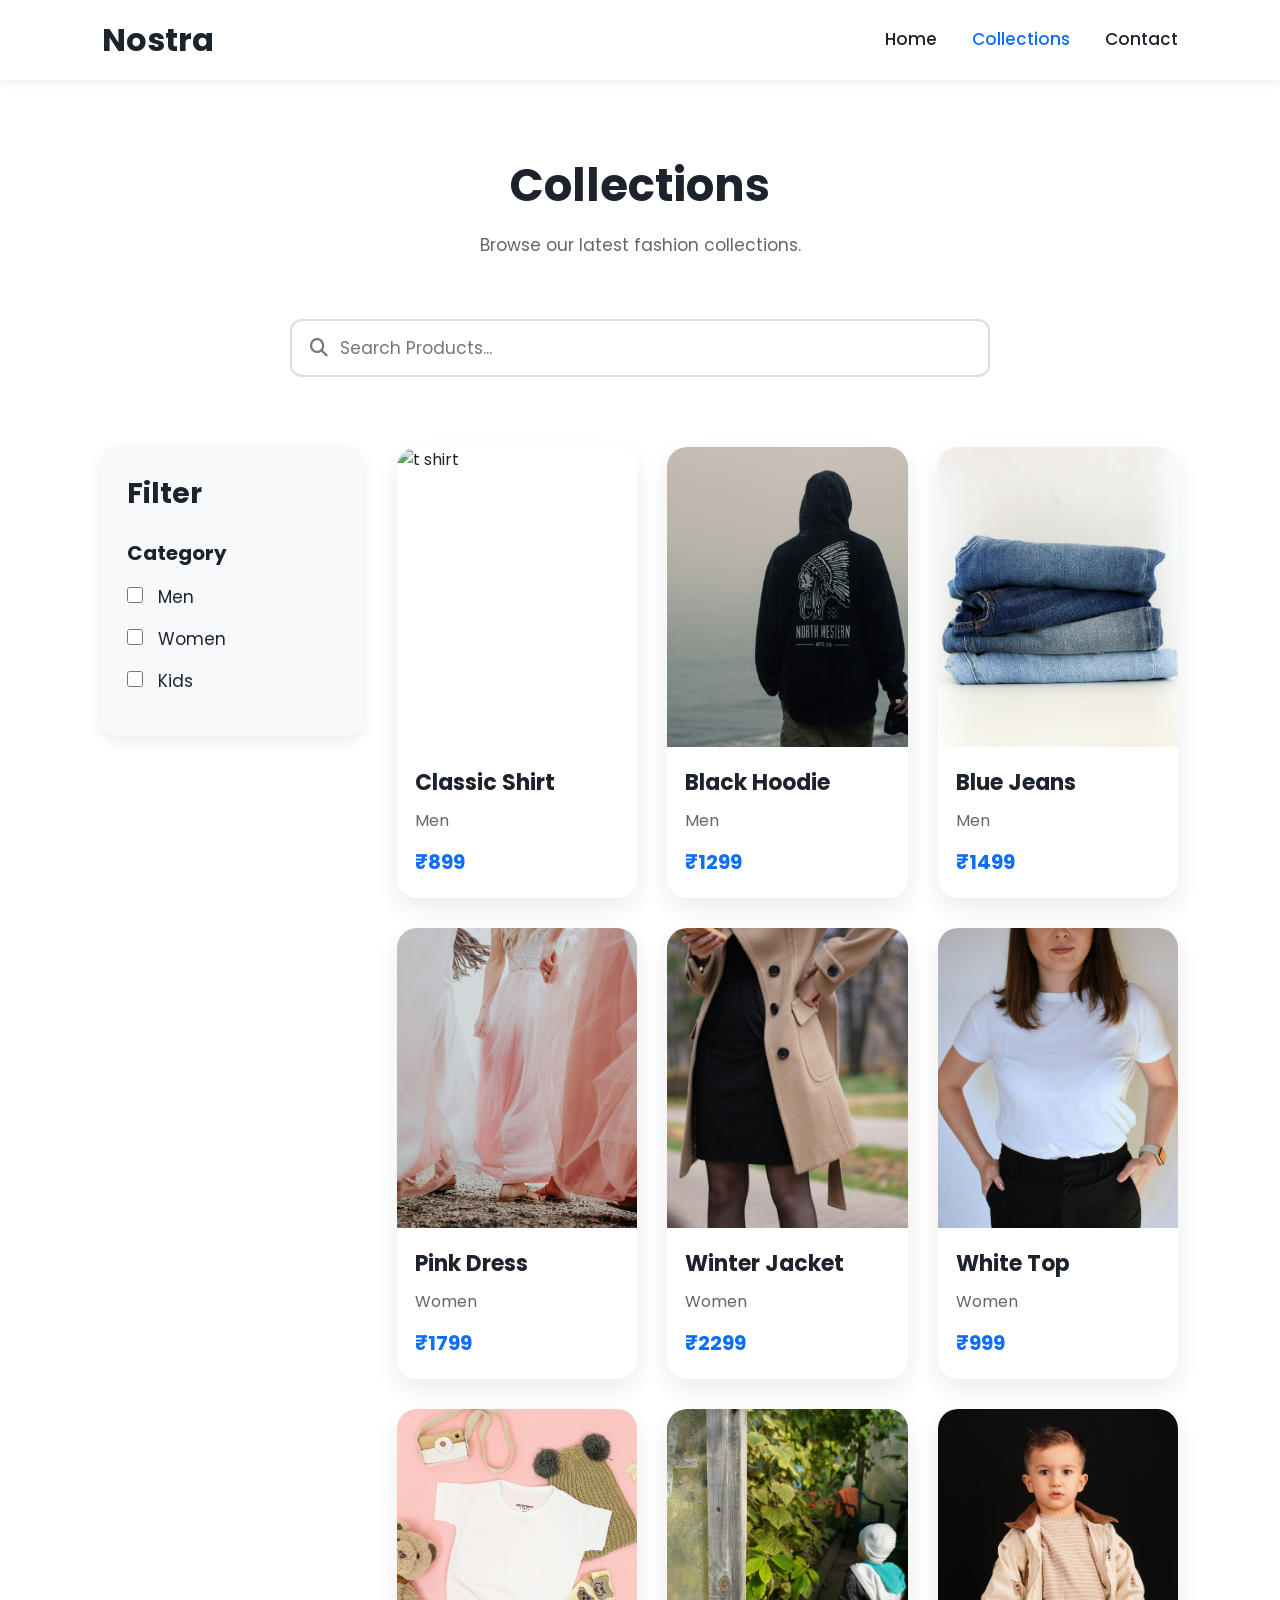
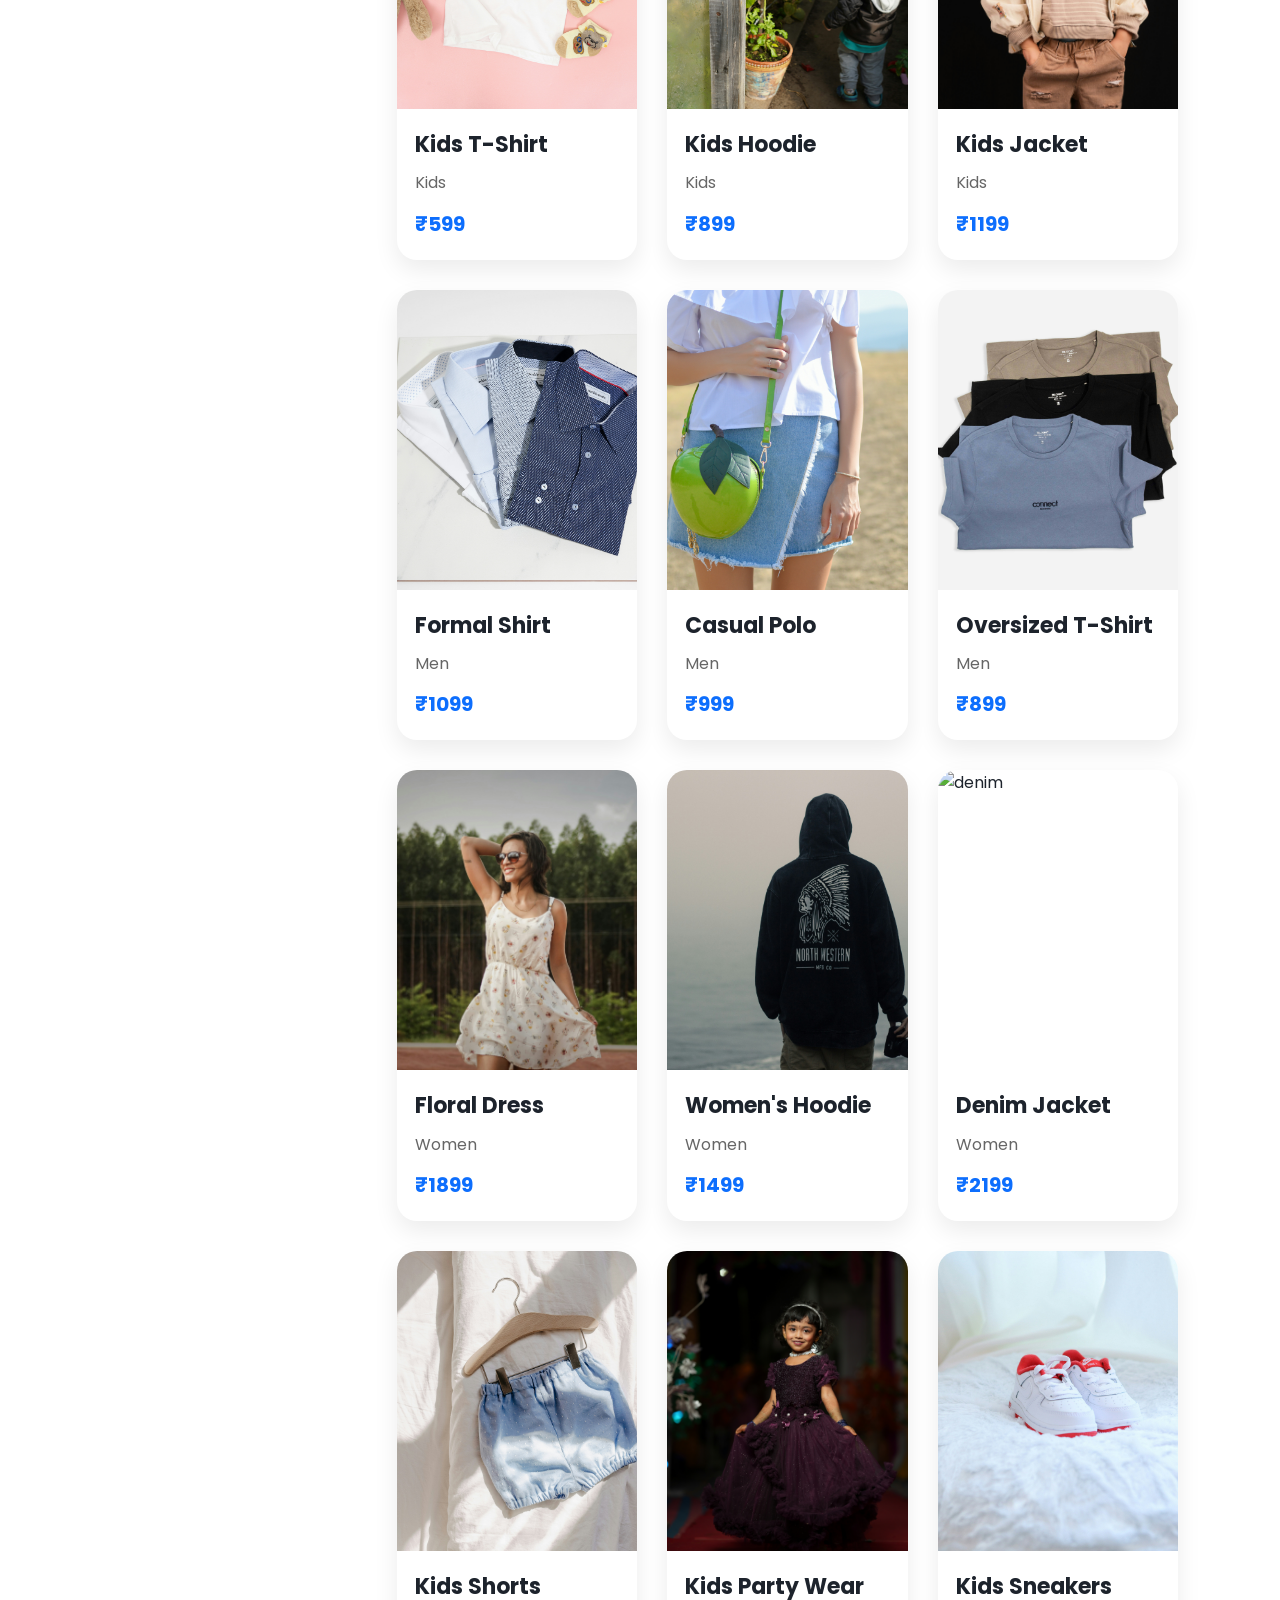
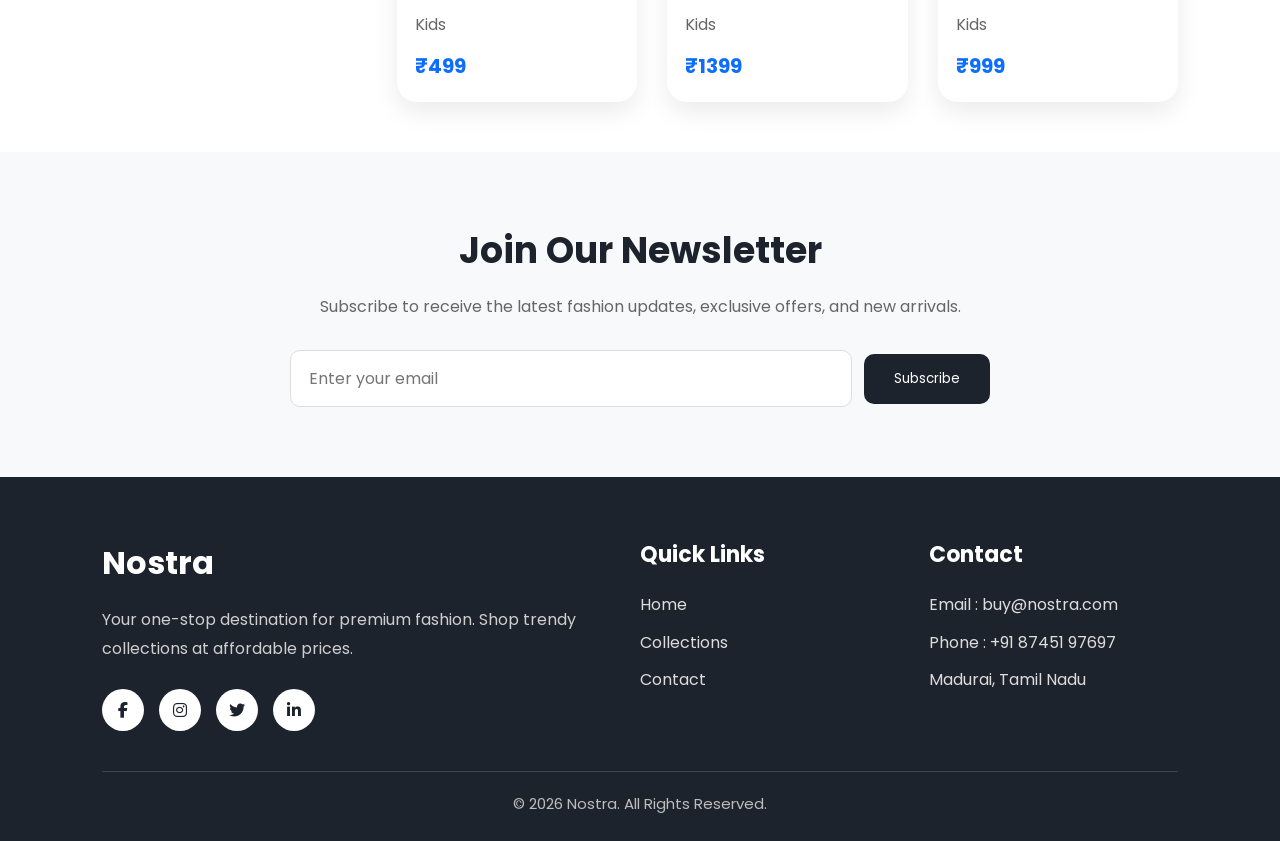
==== collections.html @ dcb76f40 "Initial commit - Nostra project" ====
<!DOCTYPE html>
<html lang="en">

<head>
    <meta charset="UTF-8">
    <meta name="viewport" content="width=device-width, initial-scale=1.0">
    <title>Nostra | Collections</title>

    <link rel="stylesheet" href="style.css">

    <link href="https://fonts.googleapis.com/css2?family=Poppins:wght@300;400;500;600;700&display=swap"
        rel="stylesheet">

    <link rel="stylesheet" href="https://cdnjs.cloudflare.com/ajax/libs/font-awesome/6.5.2/css/all.min.css">
</head>

<body>

    <!-- NAVBAR -->

    <nav class="navbar">

        <div class="logo">
            <h2>Nostra</h2>
        </div>

        <ul class="nav-links" id="navLinks">

            <li><a href="index.html">Home</a></li>

            <li><a href="collections.html" class="active">Collections</a></li>

            <li><a href="contact.html">Contact</a></li>

        </ul>

        <div class="menu-icon" id="menuIcon">
            <i class="fa-solid fa-bars"></i>
        </div>

    </nav>

    <!-- MOBILE MENU -->

    <div class="mobile-menu" id="mobileMenu">

        <div class="close-btn" id="closeMenu">
            <i class="fa-solid fa-xmark"></i>
        </div>

        <a href="index.html">Home</a>
        <a href="collections.html">Collections</a>
        <a href="contact.html">Contact</a>

    </div>

    <!-- PAGE TITLE -->

    <section class="page-title">

        <h1>Collections</h1>

        <p>Browse our latest fashion collections.</p>

    </section>

    <!-- SEARCH -->

    <section class="search-section">

        <div class="search-box">

            <i class="fa-solid fa-magnifying-glass"></i>

            <input type="text" id="search" placeholder="Search Products...">

        </div>

    </section>

    <!-- COLLECTION -->

    <section class="collection-container">

        <!-- FILTER -->

        <aside class="filter">

            <h3>Filter</h3>

            <h4>Category</h4>

            <label>
                <input type="checkbox" class="filter-checkbox" value="Men">
                Men
            </label>

            <label>
                <input type="checkbox" class="filter-checkbox" value="Women">
                Women
            </label>

            <label>
                <input type="checkbox" class="filter-checkbox" value="Kids">
                Kids
            </label>

        </aside>

        <!-- PRODUCTS -->

        <div class="products-grid" id="productContainer">

            <div class="collection-card" data-name="Classic Shirt" data-category="Men">

                <img src="/images/t shirt.jpg" alt="t shirt">

                <h3>Classic Shirt</h3>

                <p>Men</p>

                <span>₹899</span>

            </div>

            <div class="collection-card" data-name="Black Hoodie" data-category="Men">

                <img src="/images/b hoodie.jpg" alt="b hoodie">

                <h3>Black Hoodie</h3>

                <p>Men</p>

                <span>₹1299</span>

            </div>

            <div class="collection-card" data-name="Blue Jeans" data-category="Men">

                <img src="/images/blue jeans.jpg" alt="blue jeans">

                <h3>Blue Jeans</h3>

                <p>Men</p>

                <span>₹1499</span>

            </div>

            <div class="collection-card" data-name="Pink Dress" data-category="Women">

                <img src="/images/pink dress.jpg" alt="pink dress">

                <h3>Pink Dress</h3>

                <p>Women</p>

                <span>₹1799</span>

            </div>

            <div class="collection-card" data-name="Winter Jacket" data-category="Women">

                <img src="/images/w coat.jpg" alt="w coat">

                <h3>Winter Jacket</h3>

                <p>Women</p>

                <span>₹2299</span>

            </div>

            <div class="collection-card" data-name="White Top" data-category="Women">

                <img src="/images/white top.jpg" alt="white top">

                <h3>White Top</h3>

                <p>Women</p>

                <span>₹999</span>

            </div>

            <div class="collection-card" data-name="Kids T-Shirt" data-category="Kids">

                <img src="/images/k tshirt.jpg" alt="k tshirt">

                <h3>Kids T-Shirt</h3>

                <p>Kids</p>

                <span>₹599</span>

            </div>

            <div class="collection-card" data-name="Kids Hoodie" data-category="Kids">

                <img src="/images/k hoodie.jpg" alt="k hoodie">

                <h3>Kids Hoodie</h3>

                <p>Kids</p>

                <span>₹899</span>

            </div>

            <div class="collection-card" data-name="Kids Jacket" data-category="Kids">

                <img src="/images/k jacket.jpg" alt="k jacket">

                <h3>Kids Jacket</h3>

                <p>Kids</p>

                <span>₹1199</span>

            </div>

            <div class="collection-card" data-name="Formal Shirt" data-category="Men">

                <img src="/images/formal shirt.jpg" alt="formal shirt">

                <h3>Formal Shirt</h3>

                <p>Men</p>

                <span>₹1099</span>

            </div>
            <div class="collection-card" data-name="Casual Polo" data-category="Men">

                <img src="/images/polo.jpg" alt="polo">

                <h3>Casual Polo</h3>

                <p>Men</p>

                <span>₹999</span>

            </div>

            <div class="collection-card" data-name="Oversized T-Shirt" data-category="Men">

                <img src="/images/oversize.jpg" alt="oversize">

                <h3>Oversized T-Shirt</h3>

                <p>Men</p>

                <span>₹899</span>

            </div>

            <div class="collection-card" data-name="Floral Dress" data-category="Women">

                <img src="/images/summer.jpg" alt="summer">

                <h3>Floral Dress</h3>

                <p>Women</p>

                <span>₹1899</span>

            </div>

            <div class="collection-card" data-name="Women's Hoodie" data-category="Women">

                <img src="/images/b hoodie.jpg" alt="b hoodie">

                <h3>Women's Hoodie</h3>

                <p>Women</p>

                <span>₹1499</span>

            </div>

            <div class="collection-card" data-name="Denim Jacket" data-category="Women">

                <img src="/images/denim.jpg" alt="denim">

                <h3>Denim Jacket</h3>

                <p>Women</p>

                <span>₹2199</span>

            </div>

            <div class="collection-card" data-name="Kids Shorts" data-category="Kids">

                <img src="/images/k shorts.jpg" alt="k shorts">

                <h3>Kids Shorts</h3>

                <p>Kids</p>

                <span>₹499</span>

            </div>

            <div class="collection-card" data-name="Kids Party Wear" data-category="Kids">

                <img src="/images/party wear.jpg" alt="party wear">

                <h3>Kids Party Wear</h3>

                <p>Kids</p>

                <span>₹1399</span>

            </div>

            <div class="collection-card" data-name="Kids Sneakers" data-category="Kids">

                <img src="/images/sneakers.jpg" alt="sneakers">

                <h3>Kids Sneakers</h3>

                <p>Kids</p>

                <span>₹999</span>

            </div>

        </div>

    </section>

    <!-- NEWSLETTER -->

    <section class="newsletter">

        <h2>Join Our Newsletter</h2>

        <p>
            Subscribe to receive the latest fashion updates,
            exclusive offers, and new arrivals.
        </p>

        <div class="newsletter-box">

            <input type="email" placeholder="Enter your email">

            <button>Subscribe</button>

        </div>

    </section>

    <!-- FOOTER -->

    <footer>

        <div class="footer-container">

            <div class="footer-about">

                <h2>Nostra</h2>

                <p>
                    Your one-stop destination for premium fashion.
                    Shop trendy collections at affordable prices.
                </p>

                <div class="social-icons">

                    <a href="#"><i class="fab fa-facebook-f"></i></a>

                    <a href="#"><i class="fab fa-instagram"></i></a>

                    <a href="#"><i class="fab fa-twitter"></i></a>

                    <a href="#"><i class="fab fa-linkedin-in"></i></a>

                </div>

            </div>

            <div class="footer-links">

                <h3>Quick Links</h3>

                <ul>

                    <li><a href="index.html">Home</a></li>

                    <li><a href="collections.html">Collections</a></li>

                    <li><a href="contact.html">Contact</a></li>

                </ul>

            </div>

            <div class="footer-contact">

                <h3>Contact</h3>

               <p>Email : buy@nostra.com</p>

                <p>Phone : +91 87451 97697</p>

                <p>Madurai, Tamil Nadu</p>

            </div>

        </div>

        <hr>

        <p class="copyright">
            © 2026 Nostra. All Rights Reserved.
        </p>

    </footer>

    <script src="script.js"></script>
    <button id="topBtn">↑</button>

</body>

</html>
---- style.css ----
/* ============================
   GOOGLE FONT
============================ */

@import url('https://fonts.googleapis.com/css2?family=Poppins:wght@300;400;500;600;700;800&display=swap');

/* ============================
   RESET
============================ */

* {
    margin: 0;
    padding: 0;
    box-sizing: border-box;
    font-family: 'Poppins', sans-serif;
}

html {
    scroll-behavior: smooth;
}

body {
    background: #ffffff;
    color: #1d232c;
    overflow-x: hidden;
    line-height: 1.6;
}

a {
    text-decoration: none;
    color: inherit;
}

ul {
    list-style: none;
}

img {
    width: 100%;
    display: block;
}

button {
    cursor: pointer;
    border: none;
    outline: none;
    transition: .3s;
}

section {
    padding: 70px 8%;
}

/* ============================
   NAVBAR
============================ */

.navbar {

    width: 100%;
    height: 80px;

    display: flex;
    justify-content: space-between;
    align-items: center;

    padding: 0 8%;

    background: rgba(255, 255, 255, .85);

    backdrop-filter: blur(15px);

    -webkit-backdrop-filter: blur(15px);

    border-bottom: 1px solid rgba(255, 255, 255, .3);

    box-shadow: 0 2px 10px rgba(0, 0, 0, .08);

    position: sticky;
    top: 0;
    left: 0;

    z-index: 1000;
}

.logo h2 {

    font-size: 32px;
    font-weight: 700;
    color: #1d232c;
}

.nav-links {

    display: flex;
    gap: 35px;
}

.nav-links li a {

    font-size: 17px;
    font-weight: 500;
    transition: .3s;
}

.nav-links li a:hover {

    color: #0d6efd;
}

.active {

    color: #0d6efd;
    font-weight: 600;
}

.menu-icon {

    display: none;

    font-size: 28px;

    cursor: pointer;
}

/* ============================
   MOBILE MENU
============================ */

.mobile-menu {

    position: fixed;

    top: 0;
    right: -100%;

    width: 260px;
    height: 100vh;

    background: #1d232c;

    display: flex;
    flex-direction: column;

    padding: 40px 30px;

    transition: .4s;

    z-index: 2000;
}

.mobile-menu.active {

    right: 0;
}

.close-btn {

    text-align: right;

    margin-bottom: 40px;

    color: white;

    font-size: 28px;

    cursor: pointer;
}

.mobile-menu a {

    color: white;

    font-size: 20px;

    margin: 15px 0;

    transition: .3s;
}

.mobile-menu a:hover {

    color: #0d6efd;
}

/* ============================
   HERO
============================ */

.hero {

    display: grid;
    grid-template-columns: repeat(2, 1fr);
    align-items: center;
    gap: 60px;

    min-height: 85vh;

    background: linear-gradient(135deg, #eef5ff, #ffffff, #f8fbff);

    border-radius: 25px;

    padding: 80px;

}

.hero-content h1 {

    font-size: 58px;

    font-weight: 700;

    line-height: 1.2;

    margin-bottom: 20px;
}

.hero-content p {

    color: #666;

    font-size: 18px;

    margin-bottom: 35px;
}

.btn {

    display: inline-block;

    padding: 15px 35px;

    border-radius: 50px;

    background: linear-gradient(135deg, #0d6efd, #3b82f6);

    color: white;

    font-weight: 600;

    box-shadow: 0 12px 25px rgba(13, 110, 253, .3);

    transition: .4s;

}

.btn:hover {

    transform: translateY(-5px);

    box-shadow: 0 20px 40px rgba(13, 110, 253, .4);

}

.hero-image {

    text-align: center;
}

.hero-image img {

    width: 100%;

    max-width: 520px;

    border-radius: 20px;

    box-shadow: 0 20px 50px rgba(0, 0, 0, .18);

    transition: .4s;
}

.hero-image img:hover {

    transform: scale(1.03);
}

/* ============================
   PAGE TITLE
============================ */

.page-title {

    text-align: center;

    padding: 70px 8% 40px;
}

.page-title h1 {

    font-size: 45px;

    margin-bottom: 10px;
}

.page-title p {

    color: #666;

    font-size: 17px;
}

/* ============================
   BRANDS
============================ */

.brands {
    background: #f8f9fa;
}

.brands h2 {
    text-align: center;
    font-size: 36px;
    margin-bottom: 50px;
}

.brand-container {
    display: grid;
    grid-template-columns: repeat(5, 1fr);
    gap: 25px;
}

.brand-card {
    background: #fff;
    padding: 35px 20px;
    border-radius: 15px;
    text-align: center;
    box-shadow: 0 5px 15px rgba(0, 0, 0, .08);
    transition: .3s;
}

.brand-card:hover {
    transform: translateY(-10px);
    box-shadow: 0 12px 25px rgba(0, 0, 0, .15);
}

.brand-card i {
    font-size: 45px;
    color: #1d232c;
    margin-bottom: 15px;
}

.brand-card p {
    font-size: 18px;
    font-weight: 600;
}

/* ============================
   SERVICES
============================ */

.services h2 {
    text-align: center;
    font-size: 36px;
    margin-bottom: 50px;
}

.service-container {
    display: grid;
    grid-template-columns: repeat(4, 1fr);
    gap: 25px;
}

.service-box {
    background: #f5f5f5;
    padding: 35px 25px;
    border-radius: 15px;
    text-align: center;
    transition: .3s;
}

.service-box:hover {
    background: #1d232c;
    color: #fff;
    transform: translateY(-8px);
}

.service-box i {
    font-size: 42px;
    margin-bottom: 18px;
}

.service-box h3 {
    margin-bottom: 12px;
    font-size: 22px;
}

.service-box p {
    font-size: 15px;
    color: #666;
}

.service-box:hover p {
    color: #ddd;
}

/* ============================
   PRODUCTS
============================ */

.products {
    background: #fff;
}

.products h2 {
    text-align: center;
    font-size: 36px;
    margin-bottom: 50px;
}


.product-container {
    display: grid;
    grid-template-columns: repeat(4, 1fr);
    gap: 30px;
}

.product-card {

    position: relative;

    overflow: hidden;

    border-radius: 20px;

    background: white;

    border: 1px solid #eee;

    transition: .4s;

    box-shadow: 0 8px 25px rgba(0, 0, 0, .08);

}

.product-card:hover {

    transform: translateY(-12px);

    box-shadow: 0 25px 45px rgba(0, 0, 0, .15);

}

.product-card img {

    height: 340px;

    object-fit: cover;

    transition: .5s;

}

.product-card h3 {
    margin-top: 18px;
    text-align: center;
    font-size: 22px;
}

.product-card p {
    text-align: center;
    margin: 10px 0;
    font-size: 18px;
    font-weight: 600;
    color: #0d6efd;
}

.product-card button {
    display: block;
    margin: 20px auto 25px;
    padding: 12px 28px;
    background: #1d232c;
    color: #fff;
    border-radius: 8px;
    transition: .3s;
}

.product-card button:hover {
    background: #0d6efd;
}

.sale-tag {
    position: absolute;
    top: 15px;
    left: 15px;
    background: #ff3b30;
    color: #fff;
    padding: 7px 14px;
    border-radius: 25px;
    font-size: 13px;
    font-weight: 600;
    z-index: 5;
}

/* ============================
   OFFER SECTION
============================ */

.offer {
    display: grid;
    grid-template-columns: repeat(2, 1fr);
    gap: 50px;
    align-items: center;
    background: #1d232c;
    color: #fff;
}

.offer-image img {
    width: 100%;
    border-radius: 18px;
}

.offer-content h2 {
    font-size: 42px;
    margin-bottom: 15px;
}

.offer-content h3 {
    font-size: 30px;
    color: #ffc107;
    margin-bottom: 20px;
}

.offer-content p {
    font-size: 18px;
    margin-bottom: 30px;
    color: #ddd;
}

.offer .btn {
    background: #fff;
    color: #1d232c;
    font-weight: 600;
}

.offer .btn:hover {
    background: #0d6efd;
    color: #fff;
}

/* ============================
   COLLECTIONS PAGE
============================ */

.collection-container {
    display: grid;
    grid-template-columns: 260px 1fr;
    gap: 35px;
    align-items: flex-start;
    padding: 50px 8%;
}

/* ============================
   FILTER SIDEBAR
============================ */

.filter {
    background: #f8f9fa;
    padding: 25px;
    border-radius: 15px;
    box-shadow: 0 5px 15px rgba(0, 0, 0, .08);
    position: sticky;
    top: 100px;
}

.filter h3 {
    font-size: 28px;
    margin-bottom: 20px;
}

.filter h4 {
    font-size: 20px;
    margin-bottom: 15px;
}

.filter label {
    display: block;
    margin: 15px 0;
    font-size: 17px;
    cursor: pointer;
}

.filter input[type="checkbox"] {
    margin-right: 10px;
    width: 16px;
    height: 16px;
    cursor: pointer;
}

/* ============================
   SEARCH BAR
============================ */

.search-section {
    padding: 20px 8%;
}

.search-box {
    width: 100%;
    max-width: 700px;
    margin: 0 auto;
    display: flex;
    align-items: center;
    gap: 12px;
    border: 2px solid #ddd;
    border-radius: 12px;
    padding: 14px 18px;
    background: #fff;
}

.search-box i {
    color: #777;
    font-size: 18px;
}

.search-box input {
    width: 100%;
    border: none;
    outline: none;
    font-size: 17px;
    background: transparent;
}

/* ============================
   PRODUCT GRID
============================ */

.products-grid {
    display: grid;
    grid-template-columns: repeat(auto-fit, minmax(240px, 1fr));
    gap: 30px;
}

.collection-card {

    background: white;

    border-radius: 20px;

    overflow: hidden;

    transition: .4s;

    box-shadow: 0 10px 25px rgba(0, 0, 0, .08);

}

.collection-card:hover {

    transform: translateY(-10px);

    box-shadow: 0 25px 40px rgba(0, 0, 0, .15);

}

.collection-card img {
    width: 100%;
    height: 300px;
    object-fit: cover;
}

.collection-card h3 {
    padding: 18px 18px 8px;
    font-size: 22px;
}

.collection-card p {
    padding: 0 18px;
    color: #666;
    font-size: 16px;
}

.collection-card span {
    display: block;
    padding: 12px 18px 20px;
    color: #0d6efd;
    font-size: 20px;
    font-weight: 700;
}

/* ============================
   HOVER EFFECTS
============================ */

.collection-card img {
    transition: transform .4s;
}

.collection-card:hover img {
    transform: scale(1.08);
}

.collection-card::after {
    content: "";
    position: absolute;
    inset: 0;
    pointer-events: none;
}

.collection-card {
    position: relative;
}

/* ============================
   HIDDEN PRODUCT
============================ */

.hide {
    display: none !important;
}

/* ============================
   FILTER TITLE
============================ */

.filter-title {
    margin-bottom: 15px;
    font-size: 18px;
    font-weight: 600;
    color: #1d232c;
}

/* ============================
   SEARCH FOCUS
============================ */

.search-box:focus-within {
    border-color: #0d6efd;
    box-shadow: 0 0 10px rgba(13, 110, 253, .2);
}

/* ============================
   CONTACT PAGE
============================ */

.contact-section {
    display: grid;
    grid-template-columns: 1fr 1fr;
    gap: 50px;
    align-items: flex-start;
    padding: 60px 8%;
}

/* ============================
   CONTACT INFO
============================ */

.contact-info h2 {
    font-size: 38px;
    margin-bottom: 20px;
    color: #1d232c;
}

.contact-info>p {
    color: #666;
    margin-bottom: 30px;
    line-height: 1.8;
}

.info-box {
    display: flex;
    align-items: flex-start;
    gap: 18px;
    margin-bottom: 25px;
}

.info-box i {
    width: 55px;
    height: 55px;
    background: #1d232c;
    color: #fff;
    border-radius: 50%;
    display: flex;
    justify-content: center;
    align-items: center;
    font-size: 20px;
}

.info-box h4 {
    margin-bottom: 6px;
    font-size: 18px;
}

.info-box p {
    color: #666;
}

/* ============================
   CONTACT FORM
============================ */

.contact-form {
    background: #fff;
    padding: 35px;
    border-radius: 18px;
    box-shadow: 0 8px 25px rgba(0, 0, 0, .08);
}

.contact-form form {
    display: flex;
    flex-direction: column;
    gap: 20px;
}

.input-group {
    display: flex;
    flex-direction: column;
}

.input-group label {
    margin-bottom: 8px;
    font-weight: 600;
    color: #1d232c;
}

.input-group input,
.input-group textarea {
    width: 100%;
    padding: 14px 16px;
    border: 1px solid #dcdcdc;
    border-radius: 10px;
    outline: none;
    font-size: 16px;
    transition: .3s;
    resize: vertical;
}

.input-group input:focus,
.input-group textarea:focus {
    border-color: #0d6efd;
    box-shadow: 0 0 8px rgba(13, 110, 253, .15);
}

.contact-form .btn {
    align-self: flex-start;
    margin-top: 10px;
}

/* ============================
   NEWSLETTER
============================ */

.newsletter {
    text-align: center;
    background: #f8f9fa;
}

.newsletter h2 {
    font-size: 36px;
    margin-bottom: 15px;
}

.newsletter p {
    color: #666;
    max-width: 650px;
    margin: 0 auto 30px;
}

.newsletter-box {
    display: flex;
    justify-content: center;
    align-items: center;
    gap: 12px;
    max-width: 700px;
    margin: 0 auto;
}

.newsletter-box input {
    flex: 1;
    padding: 15px 18px;
    border: 1px solid #ddd;
    border-radius: 10px;
    outline: none;
    font-size: 16px;
}

.newsletter-box input:focus {
    border-color: #0d6efd;
}

.newsletter-box button {
    padding: 15px 30px;
    background: #1d232c;
    color: #fff;
    border-radius: 10px;
    transition: .3s;
}

.newsletter-box button:hover {
    background: #0d6efd;
}

/* ============================
   FOOTER
============================ */

footer {
    background: #1d232c;
    color: #fff;
    padding: 60px 8% 25px;
}

.footer-container {
    display: grid;
    grid-template-columns: 2fr 1fr 1fr;
    gap: 40px;
}

.footer-about h2 {
    font-size: 32px;
    margin-bottom: 18px;
}

.footer-about p {
    color: #cfcfcf;
    line-height: 1.8;
}

.footer-links h3,
.footer-contact h3 {
    margin-bottom: 20px;
    font-size: 22px;
}

.footer-links ul li {
    margin-bottom: 12px;
}

.footer-links a {
    color: #ddd;
    transition: .3s;
}

.footer-links a:hover {
    color: #0d6efd;
}

.footer-contact p {
    color: #ddd;
    margin-bottom: 12px;
}

/* ============================
   SOCIAL ICONS
============================ */

.social-icons {
    display: flex;
    gap: 15px;
    margin-top: 25px;
}

.social-icons a {
    width: 42px;
    height: 42px;
    background: #fff;
    color: #1d232c;
    border-radius: 50%;
    display: flex;
    justify-content: center;
    align-items: center;
    transition: .3s;
}

.social-icons a:hover {
    background: #0d6efd;
    color: #fff;
    transform: translateY(-4px);
}

/* ============================
   FOOTER BOTTOM
============================ */

footer hr {
    margin: 40px 0 20px;
    border: none;
    border-top: 1px solid rgba(255, 255, 255, .15);
}

.copyright {
    text-align: center;
    color: #bdbdbd;
    font-size: 15px;
}

/* ============================
   RESPONSIVE DESIGN
============================ */

/* Large Tablets */

@media screen and (max-width:992px) {

    .hero,
    .offer,
    .contact-section {
        grid-template-columns: 1fr;
        text-align: center;
    }

    .hero-content {
        order: 2;
    }

    .hero-image {
        order: 1;
    }

    .hero-image img,
    .offer-image img {
        max-width: 500px;
        margin: auto;
    }

    .brand-container {
        grid-template-columns: repeat(3, 1fr);
    }

    .service-container {
        grid-template-columns: repeat(2, 1fr);
    }

    .product-container {
        grid-template-columns: repeat(2, 1fr);
    }

    .footer-container {
        grid-template-columns: 1fr;
        text-align: center;
    }

    .social-icons {
        justify-content: center;
    }

    .newsletter-box {
        flex-direction: column;
    }

    .newsletter-box input,
    .newsletter-box button {
        width: 100%;
    }

    .contact-form .btn {
        width: 100%;
    }

}

/* ============================
   MOBILE
============================ */

@media screen and (max-width:768px) {

    section {
        padding: 50px 6%;
    }

    .nav-links {
        display: none;
    }

    .menu-icon {
        display: block;
    }

    .logo h2 {
        font-size: 28px;
    }

    .hero h1 {
        font-size: 38px;
    }

    .hero p {
        font-size: 16px;
    }

    .brand-container {
        grid-template-columns: repeat(2, 1fr);
    }

    .service-container {
        grid-template-columns: 1fr;
    }

    .product-container {
        grid-template-columns: 1fr;
    }

    .collection-container {
        grid-template-columns: 1fr;
    }

    .filter {
        position: static;
        width: 100%;
        margin-bottom: 30px;
    }

    .products-grid {
        grid-template-columns: 1fr;
    }

    .contact-section {
        grid-template-columns: 1fr;
    }

    .page-title h1 {
        font-size: 34px;
    }

    .newsletter h2 {
        font-size: 30px;
    }

    .offer-content h2 {
        font-size: 32px;
    }

}

/* ============================
   SMALL MOBILE
============================ */

@media screen and (max-width:480px) {

    .navbar {
        padding: 0 20px;
    }

    .hero {
        gap: 30px;
    }

    .hero h1 {
        font-size: 30px;
    }

    .hero p {
        font-size: 15px;
    }

    .btn {
        padding: 12px 25px;
        font-size: 15px;
    }

    .brand-container {
        grid-template-columns: 1fr;
    }

    .page-title h1 {
        font-size: 28px;
    }

    .products h2,
    .brands h2,
    .services h2,
    .newsletter h2 {
        font-size: 28px;
    }

    .contact-info h2 {
        font-size: 30px;
    }

    .contact-form {
        padding: 25px;
    }

}

/* ============================
   ANIMATIONS
============================ */

@keyframes fadeUp {

    from {
        opacity: 0;
        transform: translateY(40px);
    }

    to {
        opacity: 1;
        transform: translateY(0);
    }

}

@keyframes zoomIn {

    from {
        opacity: 0;
        transform: scale(.9);
    }

    to {
        opacity: 1;
        transform: scale(1);
    }

}

.hero-content {
    animation: fadeUp 1s ease;
}

.hero-image {
    animation: zoomIn 1s ease;
}

.product-card,
.collection-card,
.brand-card,
.service-box {
    animation: fadeUp .8s ease;
}

/* ============================
   SCROLLBAR
============================ */

::-webkit-scrollbar {
    width: 10px;
}

::-webkit-scrollbar-track {
    background: #f2f2f2;
}

::-webkit-scrollbar-thumb {
    background: #1d232c;
    border-radius: 10px;
}

::-webkit-scrollbar-thumb:hover {
    background: #0d6efd;
}

/* ============================
   UTILITIES
============================ */

.text-center {
    text-align: center;
}

.mt-1 {
    margin-top: 10px;
}

.mt-2 {
    margin-top: 20px;
}

.mt-3 {
    margin-top: 30px;
}

.mt-4 {
    margin-top: 40px;
}

.mb-1 {
    margin-bottom: 10px;
}

.mb-2 {
    margin-bottom: 20px;
}

.mb-3 {
    margin-bottom: 30px;
}

.mb-4 {
    margin-bottom: 40px;
}

.hidden {
    display: none !important;
}

.show {
    display: block !important;
}

#topBtn {
    position: fixed;
    bottom: 20px;
    right: 20px;
    width: 50px;
    height: 50px;
    border: none;
    border-radius: 50%;
    background: #0d6efd;
    color: #fff;
    font-size: 22px;
    cursor: pointer;
    display: none;
    z-index: 999;
    box-shadow: 0 10px 20px rgba(0, 0, 0, .2);
    transition: .3s;
}

#topBtn:hover {
    background: #1d232c;
    transform: translateY(-4px);
}
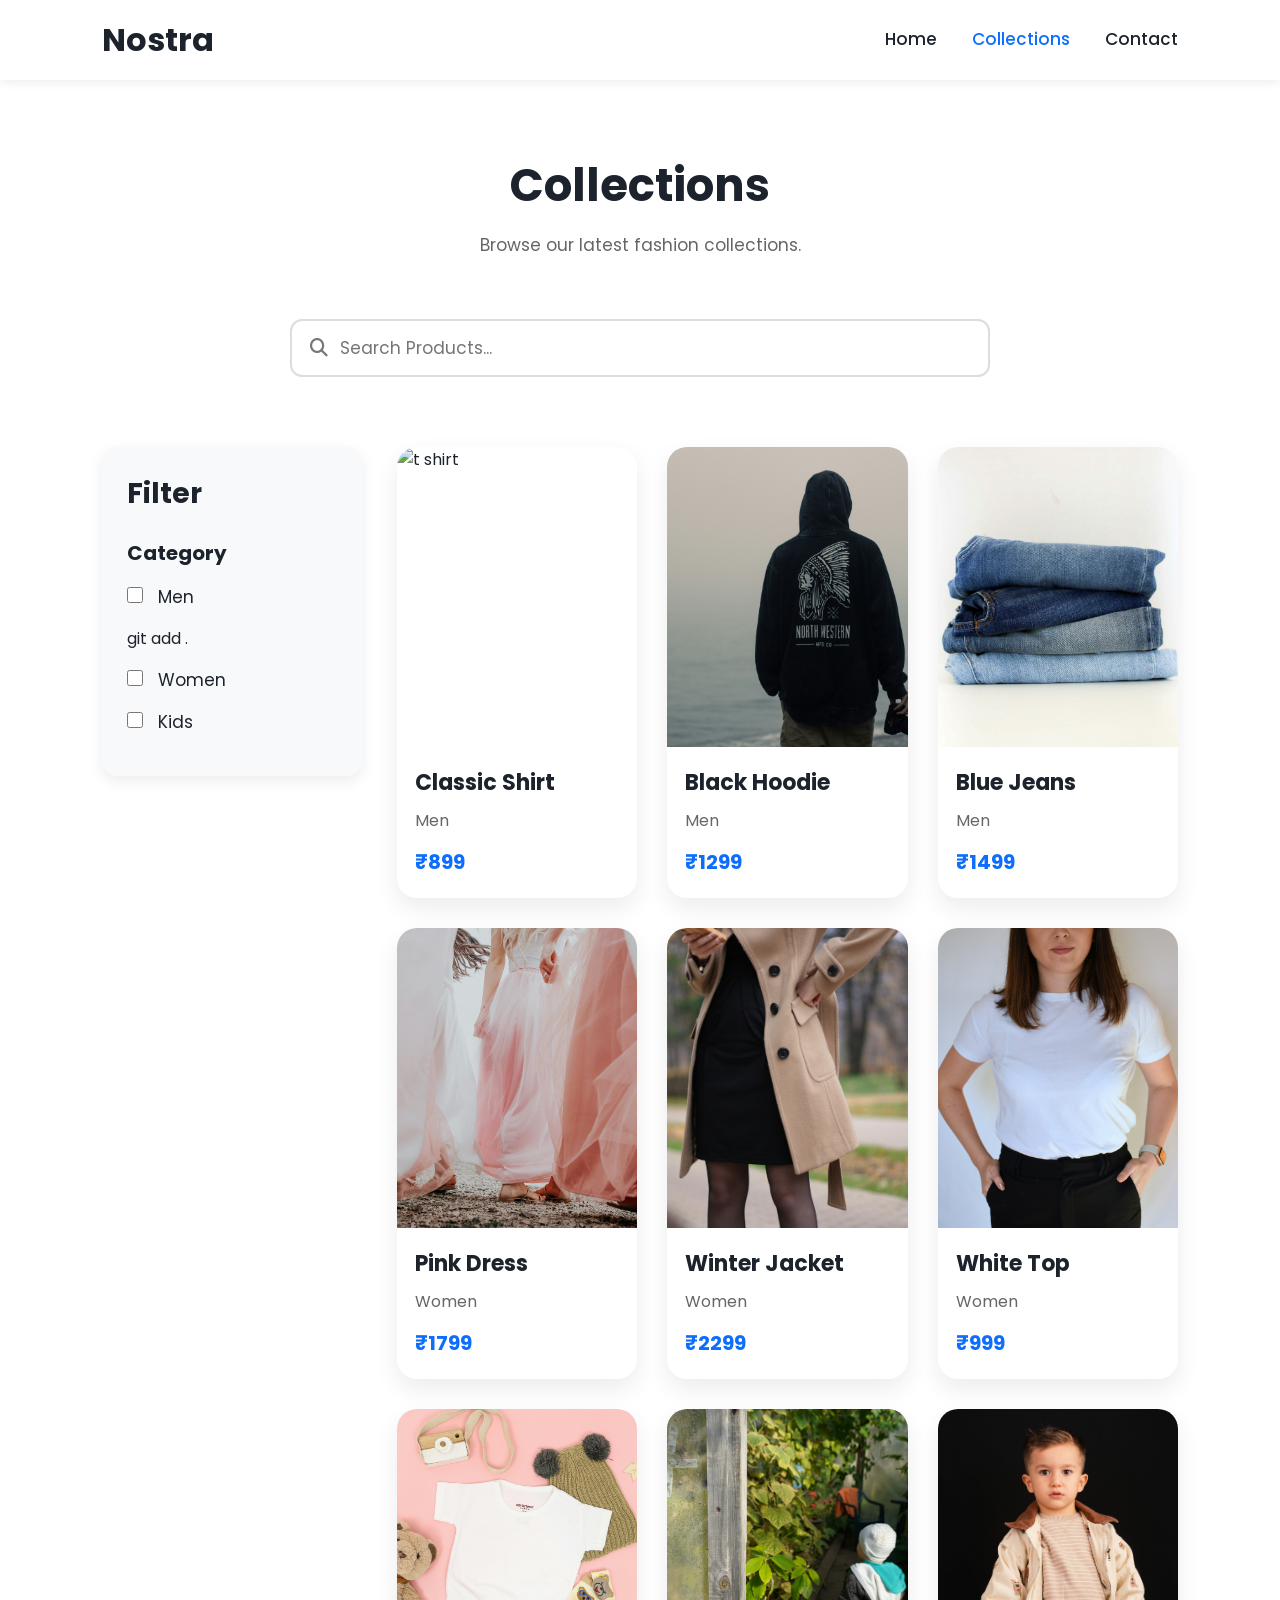
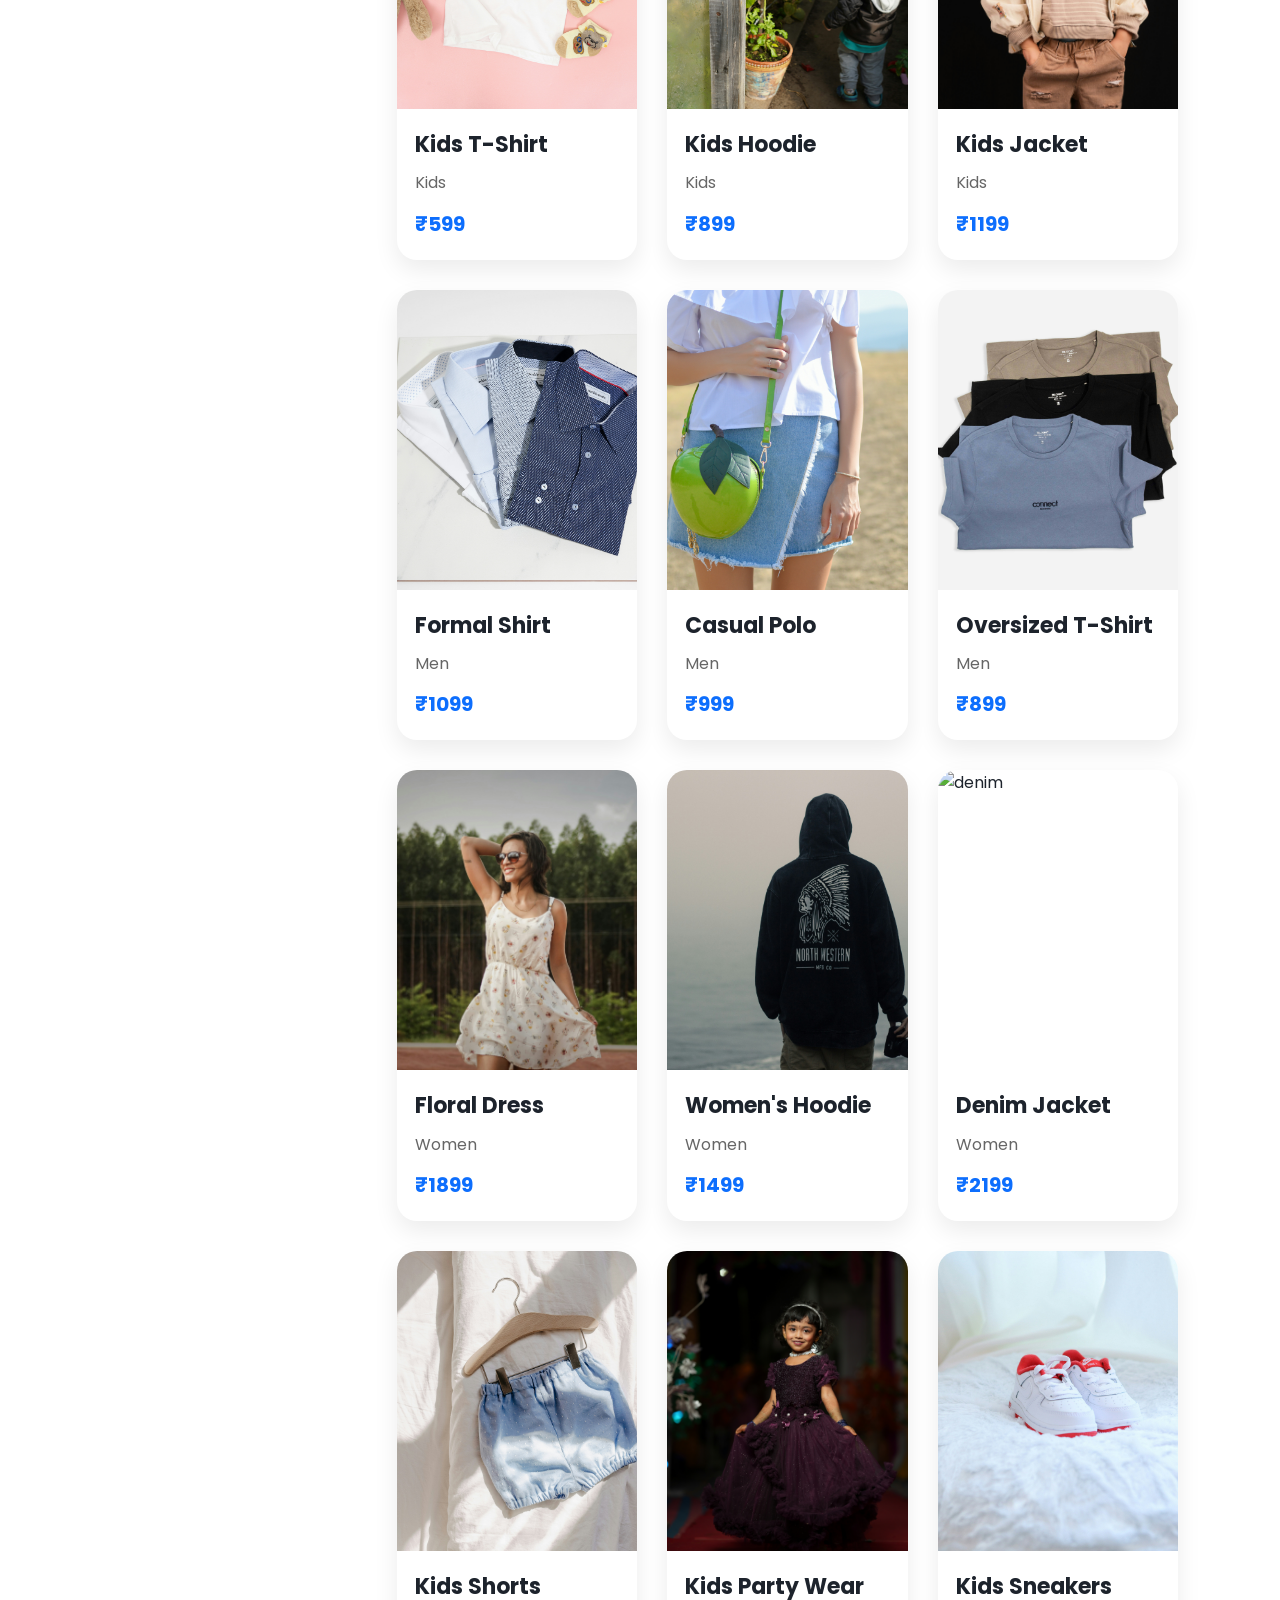
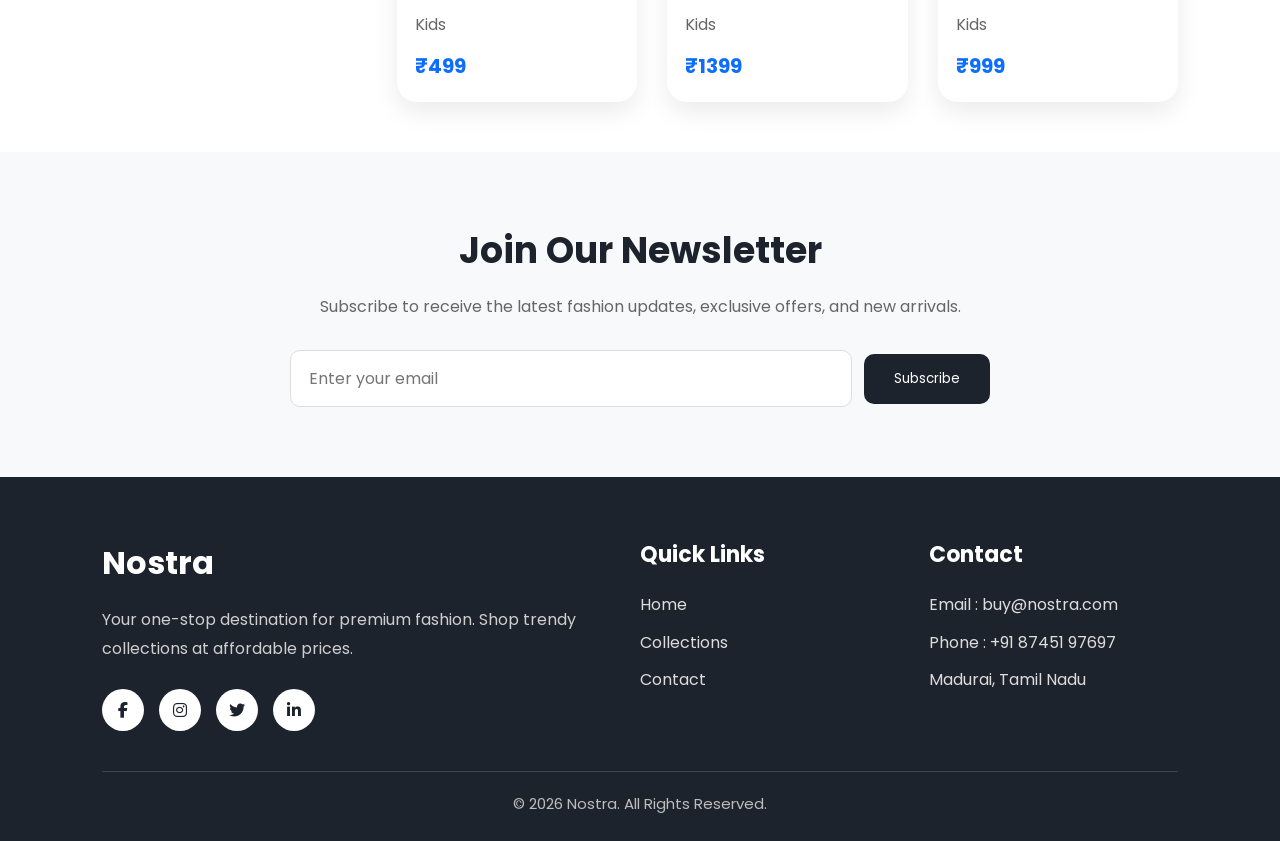
==== commit b842da34: "Fix image paths and update project" ====
--- a/collections.html
+++ b/collections.html
@@ -93,7 +93,7 @@
             <label>
                 <input type="checkbox" class="filter-checkbox" value="Men">
                 Men
-            </label>
+            </label>git add .
 
             <label>
                 <input type="checkbox" class="filter-checkbox" value="Women">
@@ -113,7 +113,7 @@
 
             <div class="collection-card" data-name="Classic Shirt" data-category="Men">
 
-                <img src="/images/t shirt.jpg" alt="t shirt">
+                <img src="images/t shirt.jpg" alt="t shirt">
 
                 <h3>Classic Shirt</h3>
 
@@ -125,7 +125,7 @@
 
             <div class="collection-card" data-name="Black Hoodie" data-category="Men">
 
-                <img src="/images/b hoodie.jpg" alt="b hoodie">
+                <img src="images/b hoodie.jpg" alt="b hoodie">
 
                 <h3>Black Hoodie</h3>
 
@@ -137,7 +137,7 @@
 
             <div class="collection-card" data-name="Blue Jeans" data-category="Men">
 
-                <img src="/images/blue jeans.jpg" alt="blue jeans">
+                <img src="images/blue jeans.jpg" alt="blue jeans">
 
                 <h3>Blue Jeans</h3>
 
@@ -149,7 +149,7 @@
 
             <div class="collection-card" data-name="Pink Dress" data-category="Women">
 
-                <img src="/images/pink dress.jpg" alt="pink dress">
+                <img src="images/pink dress.jpg" alt="pink dress">
 
                 <h3>Pink Dress</h3>
 
@@ -161,7 +161,7 @@
 
             <div class="collection-card" data-name="Winter Jacket" data-category="Women">
 
-                <img src="/images/w coat.jpg" alt="w coat">
+                <img src="images/w coat.jpg" alt="w coat">
 
                 <h3>Winter Jacket</h3>
 
@@ -173,7 +173,7 @@
 
             <div class="collection-card" data-name="White Top" data-category="Women">
 
-                <img src="/images/white top.jpg" alt="white top">
+                <img src="images/white top.jpg" alt="white top">
 
                 <h3>White Top</h3>
 
@@ -185,7 +185,7 @@
 
             <div class="collection-card" data-name="Kids T-Shirt" data-category="Kids">
 
-                <img src="/images/k tshirt.jpg" alt="k tshirt">
+                <img src="images/k tshirt.jpg" alt="k tshirt">
 
                 <h3>Kids T-Shirt</h3>
 
@@ -197,7 +197,7 @@
 
             <div class="collection-card" data-name="Kids Hoodie" data-category="Kids">
 
-                <img src="/images/k hoodie.jpg" alt="k hoodie">
+                <img src="images/k hoodie.jpg" alt="k hoodie">
 
                 <h3>Kids Hoodie</h3>
 
@@ -209,7 +209,7 @@
 
             <div class="collection-card" data-name="Kids Jacket" data-category="Kids">
 
-                <img src="/images/k jacket.jpg" alt="k jacket">
+                <img src="images/k jacket.jpg" alt="k jacket">
 
                 <h3>Kids Jacket</h3>
 
@@ -221,7 +221,7 @@
 
             <div class="collection-card" data-name="Formal Shirt" data-category="Men">
 
-                <img src="/images/formal shirt.jpg" alt="formal shirt">
+                <img src="images/formal shirt.jpg" alt="formal shirt">
 
                 <h3>Formal Shirt</h3>
 
@@ -232,7 +232,7 @@
             </div>
             <div class="collection-card" data-name="Casual Polo" data-category="Men">
 
-                <img src="/images/polo.jpg" alt="polo">
+                <img src="images/polo.jpg" alt="polo">
 
                 <h3>Casual Polo</h3>
 
@@ -244,7 +244,7 @@
 
             <div class="collection-card" data-name="Oversized T-Shirt" data-category="Men">
 
-                <img src="/images/oversize.jpg" alt="oversize">
+                <img src="images/oversize.jpg" alt="oversize">
 
                 <h3>Oversized T-Shirt</h3>
 
@@ -256,7 +256,7 @@
 
             <div class="collection-card" data-name="Floral Dress" data-category="Women">
 
-                <img src="/images/summer.jpg" alt="summer">
+                <img src="images/summer.jpg" alt="summer">
 
                 <h3>Floral Dress</h3>
 
@@ -268,7 +268,7 @@
 
             <div class="collection-card" data-name="Women's Hoodie" data-category="Women">
 
-                <img src="/images/b hoodie.jpg" alt="b hoodie">
+                <img src="images/b hoodie.jpg" alt="b hoodie">
 
                 <h3>Women's Hoodie</h3>
 
@@ -280,7 +280,7 @@
 
             <div class="collection-card" data-name="Denim Jacket" data-category="Women">
 
-                <img src="/images/denim.jpg" alt="denim">
+                <img src="images/denim.jpg" alt="denim">
 
                 <h3>Denim Jacket</h3>
 
@@ -292,7 +292,7 @@
 
             <div class="collection-card" data-name="Kids Shorts" data-category="Kids">
 
-                <img src="/images/k shorts.jpg" alt="k shorts">
+                <img src="images/k shorts.jpg" alt="k shorts">
 
                 <h3>Kids Shorts</h3>
 
@@ -304,7 +304,7 @@
 
             <div class="collection-card" data-name="Kids Party Wear" data-category="Kids">
 
-                <img src="/images/party wear.jpg" alt="party wear">
+                <img src="images/party wear.jpg" alt="party wear">
 
                 <h3>Kids Party Wear</h3>
 
@@ -316,7 +316,7 @@
 
             <div class="collection-card" data-name="Kids Sneakers" data-category="Kids">
 
-                <img src="/images/sneakers.jpg" alt="sneakers">
+                <img src="images/sneakers.jpg" alt="sneakers">
 
                 <h3>Kids Sneakers</h3>
 
